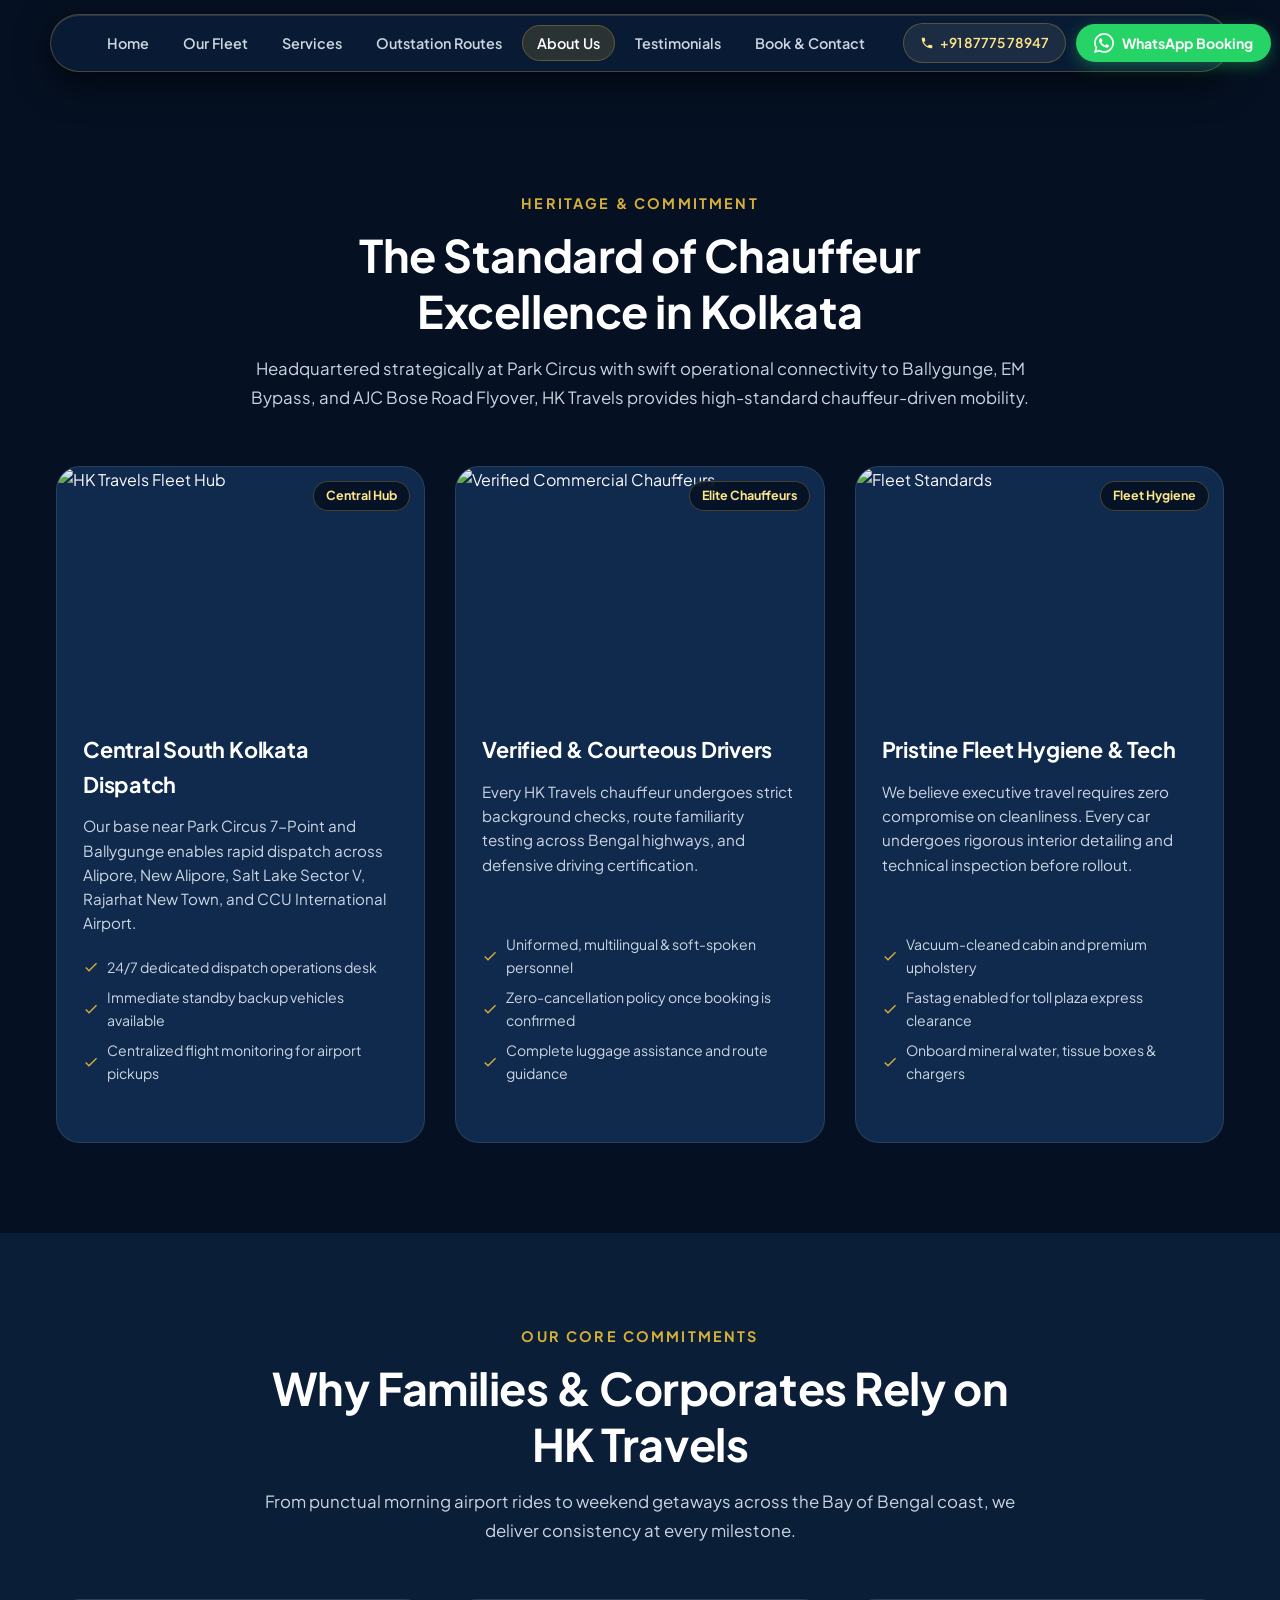
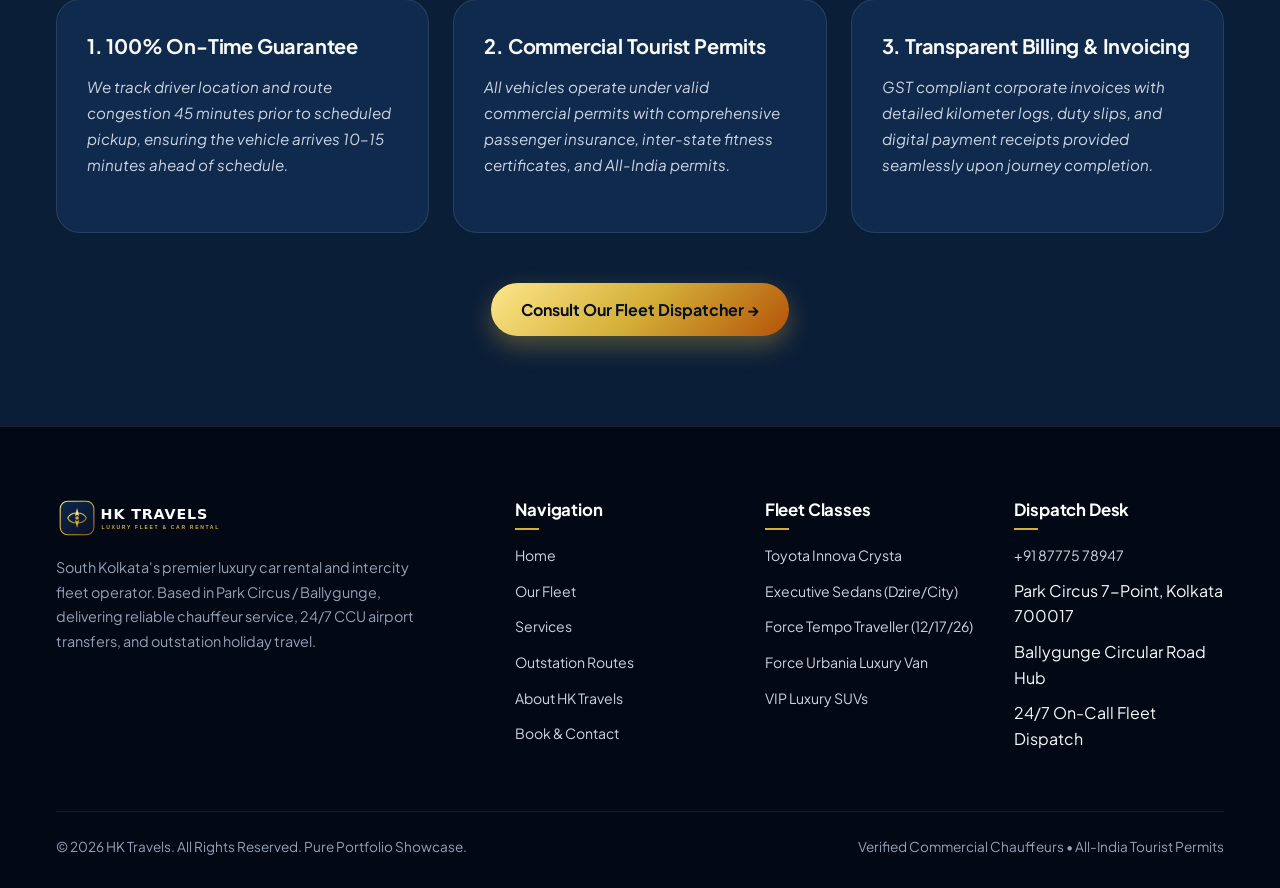
==== about.html @ 4081e583 "feat: complete luxury multi-page architecture showcase for HK Travels Park Circus Kolkata" ====
<!DOCTYPE html>
<html lang="en">
<head>
  <meta charset="UTF-8">
  <meta name="viewport" content="width=device-width, initial-scale=1.0">
  <title>About HK Travels | Premier Chauffeur Fleet &amp; Car Rental Kolkata</title>
  <meta name="description" content="Discover HK Travels: South Kolkata's trusted luxury car rental and chauffeur dispatch operator based in Park Circus &amp; Ballygunge. Verified chauffeurs, immaculate fleet, and 24/7 reliability.">
  <link rel="icon" type="image/svg+xml" href="assets/images/favicon.svg">
  <link rel="icon" type="image/png" sizes="32x32" href="assets/images/favicon-32x32.png">
  <link rel="apple-touch-icon" href="assets/images/apple-touch-icon.png">
  <link rel="preconnect" href="https://fonts.googleapis.com">
  <link rel="preconnect" href="https://fonts.gstatic.com" crossorigin>
  <link href="https://fonts.googleapis.com/css2?family=Plus+Jakarta+Sans:wght@500;600;700;800&family=Inter:wght@400;500;600;700&display=swap" rel="stylesheet">
  <link rel="stylesheet" href="style.css">
</head>
<body>

  <!-- TheDivine Floating Pill Navbar -->
  <header class="nav-header-wrapper">
    <nav class="the-divine-nav" aria-label="Main Navigation">
      <a href="index.html" class="nav-brand">
        <img src="assets/images/logo.svg" alt="HK Travels Logo">
      </a>
      <ul class="nav-links">
        <li><a href="index.html" class="nav-link">Home</a></li>
        <li><a href="fleet.html" class="nav-link">Our Fleet</a></li>
        <li><a href="services.html" class="nav-link">Services</a></li>
        <li><a href="routes.html" class="nav-link">Outstation Routes</a></li>
        <li><a href="about.html" class="nav-link active">About Us</a></li>
        <li><a href="reviews.html" class="nav-link">Testimonials</a></li>
        <li><a href="contact.html" class="nav-link">Book &amp; Contact</a></li>
      </ul>
      <div class="nav-actions">
        <a href="tel:+918777578947" class="btn-nav-call" title="Call HK Travels 24/7">
          <svg width="14" height="14" viewBox="0 0 24 24" fill="currentColor"><path d="M20 15.5c-1.2 0-2.4-.2-3.6-.6-.3-.1-.7 0-1 .2l-2.2 2.2c-2.8-1.4-5.1-3.8-6.6-6.6l2.2-2.2c.3-.3.4-.7.2-1-.4-1.1-.6-2.3-.6-3.5 0-.6-.4-1-1-1H4c-.6 0-1 .4-1 1 0 9.4 7.6 17 17 17 .6 0 1-.4 1-1v-3.5c0-.6-.4-1-1-1z"/></svg>
          +91 87775 78947
        </a>
        <a href="https://wa.me/918777578947?text=Hello%20HK%20Travels!%20I%20would%20like%20to%20learn%20more%20about%20your%20services." target="_blank" rel="noopener noreferrer" class="btn-nav-wa" title="WhatsApp Booking">
          <svg class="wa-icon-white" viewBox="0 0 24 24"><path d="M.057 24l1.687-6.163c-1.041-1.804-1.588-3.849-1.587-5.946.003-6.556 5.338-11.891 11.893-11.891 3.181.001 6.167 1.24 8.413 3.488 2.245 2.248 3.481 5.236 3.48 8.414-.003 6.557-5.338 11.892-11.893 11.892-1.99-.001-3.951-.5-5.688-1.448l-6.305 1.654zm6.597-3.807c1.676.995 3.276 1.591 5.392 1.592 5.448 0 9.886-4.434 9.889-9.885.002-5.462-4.415-9.89-9.881-9.892-5.452 0-9.887 4.434-9.889 9.884-.001 2.225.651 3.891 1.746 5.634l-.999 3.648 3.742-.981zm11.387-5.464c-.074-.124-.272-.198-.57-.347-.297-.149-1.758-.868-2.031-.967-.272-.099-.47-.149-.669.149-.198.297-.768.967-.941 1.165-.173.198-.347.223-.644.074-.297-.149-1.255-.462-2.39-1.475-.883-.788-1.48-1.761-1.653-2.059-.173-.297-.018-.458.13-.606.134-.133.297-.347.446-.521.151-.172.2-.296.3-.495.099-.198.05-.372-.025-.521-.075-.148-.669-1.611-.916-2.206-.242-.579-.487-.501-.669-.51l-.57-.01c-.198 0-.52.074-.792.372s-1.04 1.016-1.04 2.479 1.065 2.876 1.213 3.074c.149.198 2.095 3.2 5.076 4.487.709.306 1.263.489 1.694.626.712.226 1.36.194 1.872.118.571-.085 1.758-.719 2.006-1.413.248-.695.248-1.29.173-1.414z"/></svg>
          WhatsApp Booking
        </a>
        <button class="mobile-nav-toggle" aria-label="Toggle navigation">
          <svg width="24" height="24" viewBox="0 0 24 24" stroke="currentColor" stroke-width="2" fill="none"><path d="M4 6h16M4 12h16M4 18h16"/></svg>
        </button>
      </div>
    </nav>
  </header>

  <!-- Mobile Drawer -->
  <div class="mobile-nav-drawer">
    <a href="index.html" class="nav-link">Home</a>
    <a href="fleet.html" class="nav-link">Our Fleet</a>
    <a href="services.html" class="nav-link">Services</a>
    <a href="routes.html" class="nav-link">Outstation Routes</a>
    <a href="about.html" class="nav-link active">About Us</a>
    <a href="reviews.html" class="nav-link">Testimonials</a>
    <a href="contact.html" class="nav-link">Book &amp; Contact</a>
  </div>

  <main style="padding-top: 100px;">
    <!-- Mission & Origin Section -->
    <section class="section">
      <div class="container">
        <div class="section-header">
          <span class="section-subtitle">Heritage &amp; Commitment</span>
          <h1 class="section-title">The Standard of Chauffeur Excellence in Kolkata</h1>
          <p class="section-desc">
            Headquartered strategically at Park Circus with swift operational connectivity to Ballygunge, EM Bypass, and AJC Bose Road Flyover, HK Travels provides high-standard chauffeur-driven mobility.
          </p>
        </div>

        <div class="fleet-grid">
          <div class="card-luxury">
            <div class="card-img-wrap">
              <img src="assets/images/fleet-showcase-parkcircus.jpg" alt="HK Travels Fleet Hub" loading="lazy">
              <span class="card-badge">Central Hub</span>
            </div>
            <div class="card-body">
              <h3 class="card-title">Central South Kolkata Dispatch</h3>
              <p class="card-desc">
                Our base near Park Circus 7-Point and Ballygunge enables rapid dispatch across Alipore, New Alipore, Salt Lake Sector V, Rajarhat New Town, and CCU International Airport.
              </p>
              <ul class="card-features">
                <li><svg viewBox="0 0 24 24"><path d="M9 16.17L4.83 12l-1.42 1.41L9 19 21 7l-1.41-1.41z"/></svg> 24/7 dedicated dispatch operations desk</li>
                <li><svg viewBox="0 0 24 24"><path d="M9 16.17L4.83 12l-1.42 1.41L9 19 21 7l-1.41-1.41z"/></svg> Immediate standby backup vehicles available</li>
                <li><svg viewBox="0 0 24 24"><path d="M9 16.17L4.83 12l-1.42 1.41L9 19 21 7l-1.41-1.41z"/></svg> Centralized flight monitoring for airport pickups</li>
              </ul>
            </div>
          </div>

          <div class="card-luxury">
            <div class="card-img-wrap">
              <img src="assets/images/chauffeur-service-kolkata.jpg" alt="Verified Commercial Chauffeurs" loading="lazy">
              <span class="card-badge">Elite Chauffeurs</span>
            </div>
            <div class="card-body">
              <h3 class="card-title">Verified &amp; Courteous Drivers</h3>
              <p class="card-desc">
                Every HK Travels chauffeur undergoes strict background checks, route familiarity testing across Bengal highways, and defensive driving certification.
              </p>
              <ul class="card-features">
                <li><svg viewBox="0 0 24 24"><path d="M9 16.17L4.83 12l-1.42 1.41L9 19 21 7l-1.41-1.41z"/></svg> Uniformed, multilingual &amp; soft-spoken personnel</li>
                <li><svg viewBox="0 0 24 24"><path d="M9 16.17L4.83 12l-1.42 1.41L9 19 21 7l-1.41-1.41z"/></svg> Zero-cancellation policy once booking is confirmed</li>
                <li><svg viewBox="0 0 24 24"><path d="M9 16.17L4.83 12l-1.42 1.41L9 19 21 7l-1.41-1.41z"/></svg> Complete luggage assistance and route guidance</li>
              </ul>
            </div>
          </div>

          <div class="card-luxury">
            <div class="card-img-wrap">
              <img src="assets/images/corporate-sedan-pickup.jpg" alt="Fleet Standards" loading="lazy">
              <span class="card-badge">Fleet Hygiene</span>
            </div>
            <div class="card-body">
              <h3 class="card-title">Pristine Fleet Hygiene &amp; Tech</h3>
              <p class="card-desc">
                We believe executive travel requires zero compromise on cleanliness. Every car undergoes rigorous interior detailing and technical inspection before rollout.
              </p>
              <ul class="card-features">
                <li><svg viewBox="0 0 24 24"><path d="M9 16.17L4.83 12l-1.42 1.41L9 19 21 7l-1.41-1.41z"/></svg> Vacuum-cleaned cabin and premium upholstery</li>
                <li><svg viewBox="0 0 24 24"><path d="M9 16.17L4.83 12l-1.42 1.41L9 19 21 7l-1.41-1.41z"/></svg> Fastag enabled for toll plaza express clearance</li>
                <li><svg viewBox="0 0 24 24"><path d="M9 16.17L4.83 12l-1.42 1.41L9 19 21 7l-1.41-1.41z"/></svg> Onboard mineral water, tissue boxes &amp; chargers</li>
              </ul>
            </div>
          </div>
        </div>
      </div>
    </section>

    <!-- Operational Standards Section -->
    <section class="section section-alt">
      <div class="container">
        <div class="section-header">
          <span class="section-subtitle">Our Core Commitments</span>
          <h2 class="section-title">Why Families &amp; Corporates Rely on HK Travels</h2>
          <p class="section-desc">
            From punctual morning airport rides to weekend getaways across the Bay of Bengal coast, we deliver consistency at every milestone.
          </p>
        </div>

        <div class="reviews-grid">
          <div class="review-card">
            <h3 style="font-size: 1.25rem; font-weight: 700; margin-bottom: 12px; color: var(--gold-accent);">
              1. 100% On-Time Guarantee
            </h3>
            <p class="review-text">
              We track driver location and route congestion 45 minutes prior to scheduled pickup, ensuring the vehicle arrives 10–15 minutes ahead of schedule.
            </p>
          </div>

          <div class="review-card">
            <h3 style="font-size: 1.25rem; font-weight: 700; margin-bottom: 12px; color: var(--gold-accent);">
              2. Commercial Tourist Permits
            </h3>
            <p class="review-text">
              All vehicles operate under valid commercial permits with comprehensive passenger insurance, inter-state fitness certificates, and All-India permits.
            </p>
          </div>

          <div class="review-card">
            <h3 style="font-size: 1.25rem; font-weight: 700; margin-bottom: 12px; color: var(--gold-accent);">
              3. Transparent Billing &amp; Invoicing
            </h3>
            <p class="review-text">
              GST compliant corporate invoices with detailed kilometer logs, duty slips, and digital payment receipts provided seamlessly upon journey completion.
            </p>
          </div>
        </div>

        <div style="text-align: center; margin-top: 50px;">
          <a href="contact.html" class="btn-primary" style="display: inline-flex;">Consult Our Fleet Dispatcher &rarr;</a>
        </div>
      </div>
    </section>
  </main>

  <!-- Footer -->
  <footer class="site-footer">
    <div class="container">
      <div class="footer-grid">
        <div class="footer-brand">
          <img src="assets/images/logo.svg" alt="HK Travels" style="height: 42px;">
          <p>
            South Kolkata's premier luxury car rental and intercity fleet operator. Based in Park Circus / Ballygunge, delivering reliable chauffeur service, 24/7 CCU airport transfers, and outstation holiday travel.
          </p>
        </div>
        <div class="footer-col">
          <h4>Navigation</h4>
          <ul>
            <li><a href="index.html">Home</a></li>
            <li><a href="fleet.html">Our Fleet</a></li>
            <li><a href="services.html">Services</a></li>
            <li><a href="routes.html">Outstation Routes</a></li>
            <li><a href="about.html">About HK Travels</a></li>
            <li><a href="contact.html">Book &amp; Contact</a></li>
          </ul>
        </div>
        <div class="footer-col">
          <h4>Fleet Classes</h4>
          <ul>
            <li><a href="fleet.html">Toyota Innova Crysta</a></li>
            <li><a href="fleet.html">Executive Sedans (Dzire/City)</a></li>
            <li><a href="fleet.html">Force Tempo Traveller (12/17/26)</a></li>
            <li><a href="fleet.html">Force Urbania Luxury Van</a></li>
            <li><a href="fleet.html">VIP Luxury SUVs</a></li>
          </ul>
        </div>
        <div class="footer-col">
          <h4>Dispatch Desk</h4>
          <ul>
            <li><a href="tel:+918777578947">+91 87775 78947</a></li>
            <li>Park Circus 7-Point, Kolkata 700017</li>
            <li>Ballygunge Circular Road Hub</li>
            <li>24/7 On-Call Fleet Dispatch</li>
          </ul>
        </div>
      </div>

      <div class="footer-bottom">
        <p>&copy; 2026 HK Travels. All Rights Reserved. Pure Portfolio Showcase.</p>
        <p>Verified Commercial Chauffeurs &bull; All-India Tourist Permits</p>
      </div>
    </div>
  </footer>

  <script src="main.js"></script>
</body>
</html>
---- style.css ----
/* HK Travels - Luxury Midnight Sapphire & Gold Theme */
:root {
  --bg-primary: #051022;
  --bg-secondary: #0b1e38;
  --bg-surface: #102a4e;
  --bg-card: rgba(16, 42, 78, 0.7);
  --bg-glass: rgba(11, 30, 56, 0.85);
  --border-gold: rgba(212, 175, 55, 0.3);
  --border-gold-glow: rgba(212, 175, 55, 0.6);
  --border-subtle: rgba(255, 255, 255, 0.1);
  --text-primary: #f8fafc;
  --text-secondary: #cbd5e1;
  --text-muted: #94a3b8;
  --accent-gold: #d4af37;
  --accent-gold-light: #fde68a;
  --accent-gold-dark: #b45309;
  --accent-amber: #f59e0b;
  --whatsapp-green: #25D366;
  --whatsapp-hover: #1ebd5a;
  --shadow-card: 0 20px 40px -15px rgba(0, 0, 0, 0.6);
  --shadow-gold: 0 10px 30px -10px rgba(212, 175, 55, 0.3);
  --radius-sm: 8px;
  --radius-md: 14px;
  --radius-lg: 24px;
  --radius-pill: 9999px;
  --transition: all 0.3s cubic-bezier(0.16, 1, 0.3, 1);
}

*, *::before, *::after {
  box-sizing: border-box;
  margin: 0;
  padding: 0;
}

html {
  font-family: 'Plus Jakarta Sans', 'Inter', system-ui, -apple-system, sans-serif;
  background-color: var(--bg-primary);
  color: var(--text-primary);
  scroll-behavior: smooth;
  overflow-x: hidden;
}

body {
  line-height: 1.6;
  background-color: var(--bg-primary);
  overflow-x: hidden;
  position: relative;
  min-height: 100vh;
}

/* Typography */
h1, h2, h3, h4, .font-heading {
  font-family: 'Plus Jakarta Sans', system-ui, sans-serif;
  letter-spacing: -0.01em;
  font-weight: 700;
  color: #ffffff;
}

a {
  color: inherit;
  text-decoration: none;
}

img, video {
  max-width: 100%;
  height: auto;
  display: block;
}

/* =========================================
   TheDivine Floating Pill Navbar
   ========================================= */
.nav-header-wrapper {
  position: fixed;
  top: 14px;
  left: 0;
  width: 100%;
  display: flex;
  justify-content: center;
  align-items: center;
  z-index: 1000;
  padding: 0 16px;
  pointer-events: none;
}

.the-divine-nav {
  pointer-events: auto;
  display: flex;
  align-items: center;
  justify-content: space-between;
  gap: 1.5rem;
  padding: 8px 18px;
  background: var(--bg-glass);
  backdrop-filter: blur(16px);
  -webkit-backdrop-filter: blur(16px);
  border: 1px solid var(--border-gold);
  border-radius: var(--radius-pill);
  box-shadow: 0 12px 35px rgba(0, 0, 0, 0.55), inset 0 1px 0 rgba(255, 255, 255, 0.12);
  max-width: 1180px;
  width: 100%;
}

.nav-brand {
  display: flex;
  align-items: center;
  gap: 10px;
  text-decoration: none;
}

.nav-brand img {
  height: 38px;
  width: auto;
}

.nav-links {
  display: flex;
  align-items: center;
  gap: 6px;
  list-style: none;
}

.nav-link {
  color: var(--text-secondary);
  font-size: 0.9rem;
  font-weight: 600;
  padding: 8px 14px;
  border-radius: var(--radius-pill);
  transition: var(--transition);
  white-space: nowrap;
}

.nav-link:hover, .nav-link.active {
  color: #ffffff;
  background: rgba(212, 175, 55, 0.16);
  border: 1px solid var(--border-gold);
}

.nav-actions {
  display: flex;
  align-items: center;
  gap: 10px;
}

.btn-nav-call {
  display: inline-flex;
  align-items: center;
  gap: 6px;
  padding: 8px 16px;
  border-radius: var(--radius-pill);
  background: rgba(255, 255, 255, 0.08);
  border: 1px solid var(--border-gold);
  color: var(--accent-gold-light);
  font-size: 0.85rem;
  font-weight: 600;
  transition: var(--transition);
  white-space: nowrap;
}

.btn-nav-call:hover {
  background: var(--accent-gold);
  color: var(--bg-primary);
}

/* High-contrast WhatsApp CTA Button */
.btn-nav-wa {
  display: inline-flex;
  align-items: center;
  gap: 8px;
  background-color: var(--whatsapp-green);
  color: #ffffff !important;
  font-size: 0.88rem;
  font-weight: 700;
  padding: 8px 18px;
  border-radius: var(--radius-pill);
  box-shadow: 0 4px 15px rgba(37, 211, 102, 0.35);
  transition: var(--transition);
  white-space: nowrap;
  border: none;
}

.btn-nav-wa:hover {
  background-color: var(--whatsapp-hover);
  transform: translateY(-2px);
  box-shadow: 0 6px 20px rgba(37, 211, 102, 0.5);
}

.wa-icon-white {
  width: 20px;
  height: 20px;
  fill: #ffffff;
}

.mobile-nav-toggle {
  display: none;
  background: transparent;
  border: none;
  cursor: pointer;
  padding: 6px;
  color: var(--text-primary);
}

.mobile-nav-drawer {
  position: fixed;
  top: 75px;
  left: 16px;
  right: 16px;
  background: var(--bg-surface);
  border: 1px solid var(--border-gold);
  border-radius: var(--radius-lg);
  padding: 24px;
  display: none;
  flex-direction: column;
  gap: 16px;
  z-index: 999;
  box-shadow: var(--shadow-card);
}

.mobile-nav-drawer.open {
  display: flex;
}

.mobile-nav-drawer .nav-link {
  font-size: 1.05rem;
  padding: 10px 14px;
}

/* =========================================
   Hero Section with 16:9 Video
   ========================================= */
.hero-section {
  position: relative;
  min-height: 100vh;
  display: flex;
  align-items: center;
  justify-content: center;
  padding: 120px 20px 80px;
  overflow: hidden;
}

.hero-video-wrapper {
  position: absolute;
  top: 0;
  left: 0;
  width: 100%;
  height: 100%;
  z-index: 1;
}

.hero-video {
  width: 100%;
  height: 100%;
  object-fit: cover;
  object-position: center;
}

.hero-overlay {
  position: absolute;
  top: 0;
  left: 0;
  width: 100%;
  height: 100%;
  background: linear-gradient(180deg, rgba(5, 16, 34, 0.85) 0%, rgba(5, 16, 34, 0.7) 50%, rgba(5, 16, 34, 0.96) 100%);
  z-index: 2;
}

.hero-content {
  position: relative;
  z-index: 3;
  max-width: 980px;
  text-align: center;
  margin: 0 auto;
}

.hero-badge {
  display: inline-flex;
  align-items: center;
  gap: 8px;
  padding: 6px 18px;
  border-radius: var(--radius-pill);
  background: rgba(212, 175, 55, 0.15);
  border: 1px solid var(--border-gold);
  color: var(--accent-gold-light);
  font-size: 0.85rem;
  font-weight: 700;
  letter-spacing: 0.05em;
  text-transform: uppercase;
  margin-bottom: 24px;
}

.hero-title {
  font-size: clamp(2.3rem, 5.2vw, 4rem);
  font-weight: 800;
  line-height: 1.15;
  margin-bottom: 20px;
  color: #ffffff;
}

.typewriter-text {
  color: var(--accent-gold);
  border-right: 3px solid var(--accent-gold);
  animation: blinkCursor 0.8s infinite;
  padding-right: 4px;
}

@keyframes blinkCursor {
  0%, 100% { border-color: transparent; }
  50% { border-color: var(--accent-gold); }
}

.hero-subtitle {
  font-size: clamp(1.05rem, 2vw, 1.25rem);
  color: var(--text-secondary);
  max-width: 760px;
  margin: 0 auto 36px;
  line-height: 1.7;
}

.hero-ctas {
  display: flex;
  align-items: center;
  justify-content: center;
  gap: 16px;
  flex-wrap: wrap;
  margin-bottom: 48px;
}

.btn-primary {
  display: inline-flex;
  align-items: center;
  gap: 10px;
  background: linear-gradient(135deg, #fde68a 0%, #d4af37 50%, #b45309 100%);
  color: #051022;
  font-weight: 700;
  font-size: 1rem;
  padding: 14px 30px;
  border-radius: var(--radius-pill);
  box-shadow: 0 10px 25px rgba(212, 175, 55, 0.35);
  transition: var(--transition);
  border: none;
}

.btn-primary:hover {
  transform: translateY(-3px);
  box-shadow: 0 14px 32px rgba(212, 175, 55, 0.5);
}

.btn-secondary {
  display: inline-flex;
  align-items: center;
  gap: 10px;
  background: rgba(255, 255, 255, 0.08);
  color: #ffffff;
  font-weight: 600;
  font-size: 1rem;
  padding: 14px 28px;
  border-radius: var(--radius-pill);
  border: 1px solid rgba(255, 255, 255, 0.2);
  transition: var(--transition);
}

.btn-secondary:hover {
  background: rgba(255, 255, 255, 0.16);
  border-color: var(--border-gold);
  color: var(--accent-gold-light);
}

/* Telemetry Counter Strip */
.hero-telemetry {
  display: grid;
  grid-template-columns: repeat(4, 1fr);
  gap: 20px;
  background: rgba(11, 30, 56, 0.75);
  backdrop-filter: blur(12px);
  border: 1px solid var(--border-gold);
  border-radius: var(--radius-lg);
  padding: 24px;
  max-width: 900px;
  margin: 0 auto;
}

.telemetry-item {
  text-align: center;
}

.telemetry-val {
  font-size: clamp(1.8rem, 3vw, 2.5rem);
  font-weight: 800;
  color: var(--accent-gold);
  display: block;
}

.telemetry-label {
  font-size: 0.85rem;
  color: var(--text-muted);
  text-transform: uppercase;
  letter-spacing: 0.06em;
  margin-top: 4px;
}

/* =========================================
   Sections & Layout
   ========================================= */
.section {
  padding: 90px 20px;
  position: relative;
}

.section-alt {
  background-color: var(--bg-secondary);
}

.container {
  max-width: 1200px;
  margin: 0 auto;
  padding: 0 16px;
}

.section-header {
  text-align: center;
  max-width: 780px;
  margin: 0 auto 54px;
}

.section-subtitle {
  color: var(--accent-gold);
  font-size: 0.9rem;
  font-weight: 700;
  text-transform: uppercase;
  letter-spacing: 0.15em;
  margin-bottom: 12px;
  display: inline-block;
}

.section-title {
  font-size: clamp(2rem, 3.8vw, 2.8rem);
  line-height: 1.25;
  margin-bottom: 16px;
}

.section-desc {
  color: var(--text-secondary);
  font-size: 1.05rem;
  line-height: 1.7;
}

/* =========================================
   Fleet Grid & Cards
   ========================================= */
.fleet-grid {
  display: grid;
  grid-template-columns: repeat(auto-fit, minmax(280px, 1fr));
  gap: 30px;
}

.card-luxury {
  background: var(--bg-surface);
  border: 1px solid var(--border-subtle);
  border-radius: var(--radius-lg);
  overflow: hidden;
  transition: var(--transition);
  display: flex;
  flex-direction: column;
}

.card-luxury:hover {
  transform: translateY(-6px);
  border-color: var(--border-gold);
  box-shadow: var(--shadow-card);
}

.card-img-wrap {
  position: relative;
  height: 240px;
  overflow: hidden;
}

.card-img-wrap img {
  width: 100%;
  height: 100%;
  object-fit: cover;
  transition: transform 0.6s ease;
}

.card-luxury:hover .card-img-wrap img {
  transform: scale(1.05);
}

.card-badge {
  position: absolute;
  top: 14px;
  right: 14px;
  background: rgba(5, 16, 34, 0.85);
  backdrop-filter: blur(8px);
  border: 1px solid var(--border-gold);
  color: var(--accent-gold-light);
  font-size: 0.78rem;
  font-weight: 700;
  padding: 4px 12px;
  border-radius: var(--radius-pill);
}

.card-body {
  padding: 26px;
  flex: 1;
  display: flex;
  flex-direction: column;
}

.card-title {
  font-size: 1.35rem;
  margin-bottom: 12px;
  color: #ffffff;
}

.card-desc {
  color: var(--text-secondary);
  font-size: 0.95rem;
  line-height: 1.6;
  margin-bottom: 20px;
  flex: 1;
}

.card-features {
  list-style: none;
  margin-bottom: 24px;
}

.card-features li {
  display: flex;
  align-items: center;
  gap: 8px;
  color: var(--text-secondary);
  font-size: 0.88rem;
  margin-bottom: 8px;
}

.card-features svg {
  width: 16px;
  height: 16px;
  fill: var(--accent-gold);
  flex-shrink: 0;
}

.card-cta {
  display: inline-flex;
  align-items: center;
  gap: 8px;
  color: var(--accent-gold);
  font-weight: 700;
  font-size: 0.92rem;
  transition: var(--transition);
}

.card-cta:hover {
  color: #ffffff;
  transform: translateX(4px);
}

/* =========================================
   Interactive Trip & Fleet Quote Intake Widget
   ========================================= */
.estimator-widget {
  background: var(--bg-surface);
  border: 1px solid var(--border-gold);
  border-radius: var(--radius-lg);
  padding: clamp(24px, 5vw, 44px);
  box-shadow: var(--shadow-card);
  max-width: 960px;
  margin: 0 auto;
}

.estimator-grid {
  display: grid;
  grid-template-columns: repeat(auto-fit, minmax(240px, 1fr));
  gap: 20px;
  margin-bottom: 30px;
}

.form-group label {
  display: block;
  font-size: 0.9rem;
  font-weight: 600;
  color: var(--accent-gold-light);
  margin-bottom: 8px;
  text-transform: uppercase;
  letter-spacing: 0.05em;
}

.form-select, .form-input, .form-textarea {
  width: 100%;
  padding: 12px 16px;
  background: var(--bg-primary);
  border: 1px solid var(--border-subtle);
  border-radius: var(--radius-md);
  color: #ffffff;
  font-family: inherit;
  font-size: 0.95rem;
  outline: none;
  transition: var(--transition);
}

.form-select:focus, .form-input:focus, .form-textarea:focus {
  border-color: var(--accent-gold);
  box-shadow: 0 0 0 3px rgba(212, 175, 55, 0.15);
}

.form-select option {
  background-color: var(--bg-primary);
  color: #ffffff;
}

.estimator-output {
  background: rgba(5, 16, 34, 0.85);
  border: 1px dashed var(--border-gold);
  border-radius: var(--radius-md);
  padding: 24px;
  display: flex;
  align-items: center;
  justify-content: space-between;
  gap: 20px;
  flex-wrap: wrap;
}

.est-specs {
  display: flex;
  flex-direction: column;
  gap: 4px;
}

.est-badge {
  color: var(--accent-gold);
  font-size: 0.82rem;
  font-weight: 700;
  text-transform: uppercase;
  letter-spacing: 0.06em;
}

.est-title {
  font-size: 1.25rem;
  font-weight: 700;
  color: #ffffff;
}

.est-timeline {
  color: var(--text-secondary);
  font-size: 0.9rem;
}

/* =========================================
   Filter Rail
   ========================================= */
.filter-rail {
  display: flex;
  align-items: center;
  justify-content: center;
  gap: 10px;
  flex-wrap: wrap;
  margin-bottom: 40px;
}

.filter-btn {
  background: var(--bg-surface);
  border: 1px solid var(--border-subtle);
  color: var(--text-secondary);
  padding: 8px 20px;
  border-radius: var(--radius-pill);
  font-size: 0.9rem;
  font-weight: 600;
  cursor: pointer;
  transition: var(--transition);
}

.filter-btn:hover, .filter-btn.active {
  background: var(--accent-gold);
  color: var(--bg-primary);
  border-color: var(--accent-gold);
}

/* =========================================
   Reviews Grid
   ========================================= */
.reviews-grid {
  display: grid;
  grid-template-columns: repeat(auto-fit, minmax(280px, 1fr));
  gap: 24px;
}

.review-card {
  background: var(--bg-surface);
  border: 1px solid var(--border-subtle);
  border-radius: var(--radius-lg);
  padding: 30px;
  display: flex;
  flex-direction: column;
  justify-content: space-between;
  transition: var(--transition);
}

.review-card:hover {
  border-color: var(--border-gold);
  transform: translateY(-4px);
}

.review-stars {
  display: flex;
  gap: 4px;
  color: var(--accent-amber);
  margin-bottom: 16px;
}

.review-text {
  font-style: italic;
  color: var(--text-secondary);
  font-size: 0.95rem;
  line-height: 1.7;
  margin-bottom: 24px;
}

.review-author {
  display: flex;
  align-items: center;
  gap: 12px;
}

.author-avatar {
  width: 44px;
  height: 44px;
  border-radius: 50%;
  background: var(--bg-primary);
  border: 1px solid var(--border-gold);
  display: flex;
  align-items: center;
  justify-content: center;
  font-weight: 700;
  color: var(--accent-gold);
}

.author-meta h4 {
  font-size: 1rem;
  color: #ffffff;
}

.author-meta span {
  font-size: 0.8rem;
  color: var(--text-muted);
}

/* =========================================
   Contact Panels & Map
   ========================================= */
.contact-grid {
  display: grid;
  grid-template-columns: repeat(auto-fit, minmax(280px, 1fr));
  gap: 30px;
}

.contact-info-panel {
  background: var(--bg-surface);
  border: 1px solid var(--border-gold);
  border-radius: var(--radius-lg);
  padding: 30px;
}

.contact-detail-row {
  display: flex;
  gap: 16px;
  margin-bottom: 24px;
}

.contact-icon {
  width: 44px;
  height: 44px;
  border-radius: 50%;
  background: var(--bg-primary);
  border: 1px solid var(--border-gold);
  display: flex;
  align-items: center;
  justify-content: center;
  flex-shrink: 0;
  color: var(--accent-gold);
}

.contact-detail-text h4 {
  font-size: 1rem;
  color: #ffffff;
  margin-bottom: 4px;
}

.contact-detail-text p, .contact-detail-text a {
  color: var(--text-secondary);
  font-size: 0.92rem;
  line-height: 1.5;
}

.map-frame-wrapper {
  margin-top: 24px;
  border-radius: var(--radius-md);
  overflow: hidden;
  border: 1px solid var(--border-subtle);
  height: 220px;
}

.map-frame-wrapper iframe {
  width: 100%;
  height: 100%;
  border: none;
}

/* =========================================
   Footer
   ========================================= */
.site-footer {
  background: #020814;
  border-top: 1px solid var(--border-subtle);
  padding: 70px 20px 30px;
}

.footer-grid {
  display: grid;
  grid-template-columns: 2fr repeat(3, 1fr);
  gap: 40px;
  margin-bottom: 50px;
}

.footer-brand p {
  color: var(--text-muted);
  font-size: 0.9rem;
  line-height: 1.7;
  margin-top: 16px;
  max-width: 380px;
}

.footer-col h4 {
  font-size: 1.05rem;
  color: #ffffff;
  margin-bottom: 18px;
  position: relative;
}

.footer-col h4::after {
  content: '';
  position: absolute;
  bottom: -6px;
  left: 0;
  width: 24px;
  height: 2px;
  background: var(--accent-gold);
}

.footer-col ul {
  list-style: none;
}

.footer-col li {
  margin-bottom: 10px;
}

.footer-col a {
  color: var(--text-secondary);
  font-size: 0.88rem;
  transition: var(--transition);
}

.footer-col a:hover {
  color: var(--accent-gold);
  padding-left: 4px;
}

.footer-bottom {
  padding-top: 24px;
  border-top: 1px solid rgba(255, 255, 255, 0.08);
  display: flex;
  align-items: center;
  justify-content: space-between;
  flex-wrap: wrap;
  gap: 16px;
  color: var(--text-muted);
  font-size: 0.85rem;
}

/* =========================================
   Mobile Viewports Strict Audit (360px, 375px, 390px)
   ========================================= */
@media (max-width: 991px) {
  .nav-links, .nav-actions .btn-nav-call {
    display: none;
  }
  .mobile-nav-toggle {
    display: block;
  }
  .hero-telemetry {
    grid-template-columns: repeat(2, 1fr);
    gap: 16px;
  }
  .footer-grid {
    grid-template-columns: 1fr 1fr;
  }
}

@media (max-width: 640px) {
  .the-divine-nav {
    padding: 6px 14px;
  }
  .nav-brand img {
    height: 32px;
  }
  .btn-nav-wa {
    font-size: 0.78rem;
    padding: 6px 12px;
  }
  .hero-section {
    padding: 100px 14px 60px;
  }
  .hero-telemetry {
    grid-template-columns: repeat(2, 1fr);
    padding: 16px;
  }
  .section {
    padding: 60px 14px;
  }
  .fleet-grid, .reviews-grid, .contact-grid {
    grid-template-columns: 100%;
  }
  .contact-info-panel {
    padding: 20px 14px;
    box-sizing: border-box;
    width: 100%;
    max-width: 100%;
  }
  .estimator-widget {
    padding: 16px 12px;
    width: 100%;
    max-width: 100%;
    box-sizing: border-box;
  }
  .estimator-grid {
    grid-template-columns: 100%;
    gap: 14px;
  }
  .estimator-output {
    flex-direction: column;
    align-items: stretch;
    padding: 16px 12px;
    width: 100%;
    max-width: 100%;
    box-sizing: border-box;
  }
  .est-specs {
    min-width: 0;
    width: 100%;
    max-width: 100%;
    box-sizing: border-box;
    word-break: break-word;
    overflow-wrap: break-word;
  }
  .est-title {
    font-size: 1.1rem;
    word-break: break-word;
    overflow-wrap: break-word;
  }
  .est-timeline {
    font-size: 0.85rem;
    word-break: break-word;
    overflow-wrap: break-word;
  }
  #estWaBtn {
    width: 100%;
    max-width: 100%;
    box-sizing: border-box;
    text-align: center;
    justify-content: center;
    white-space: normal;
  }
  .footer-grid {
    grid-template-columns: 1fr;
    gap: 30px;
  }
  .footer-bottom {
    flex-direction: column;
    text-align: center;
  }
}
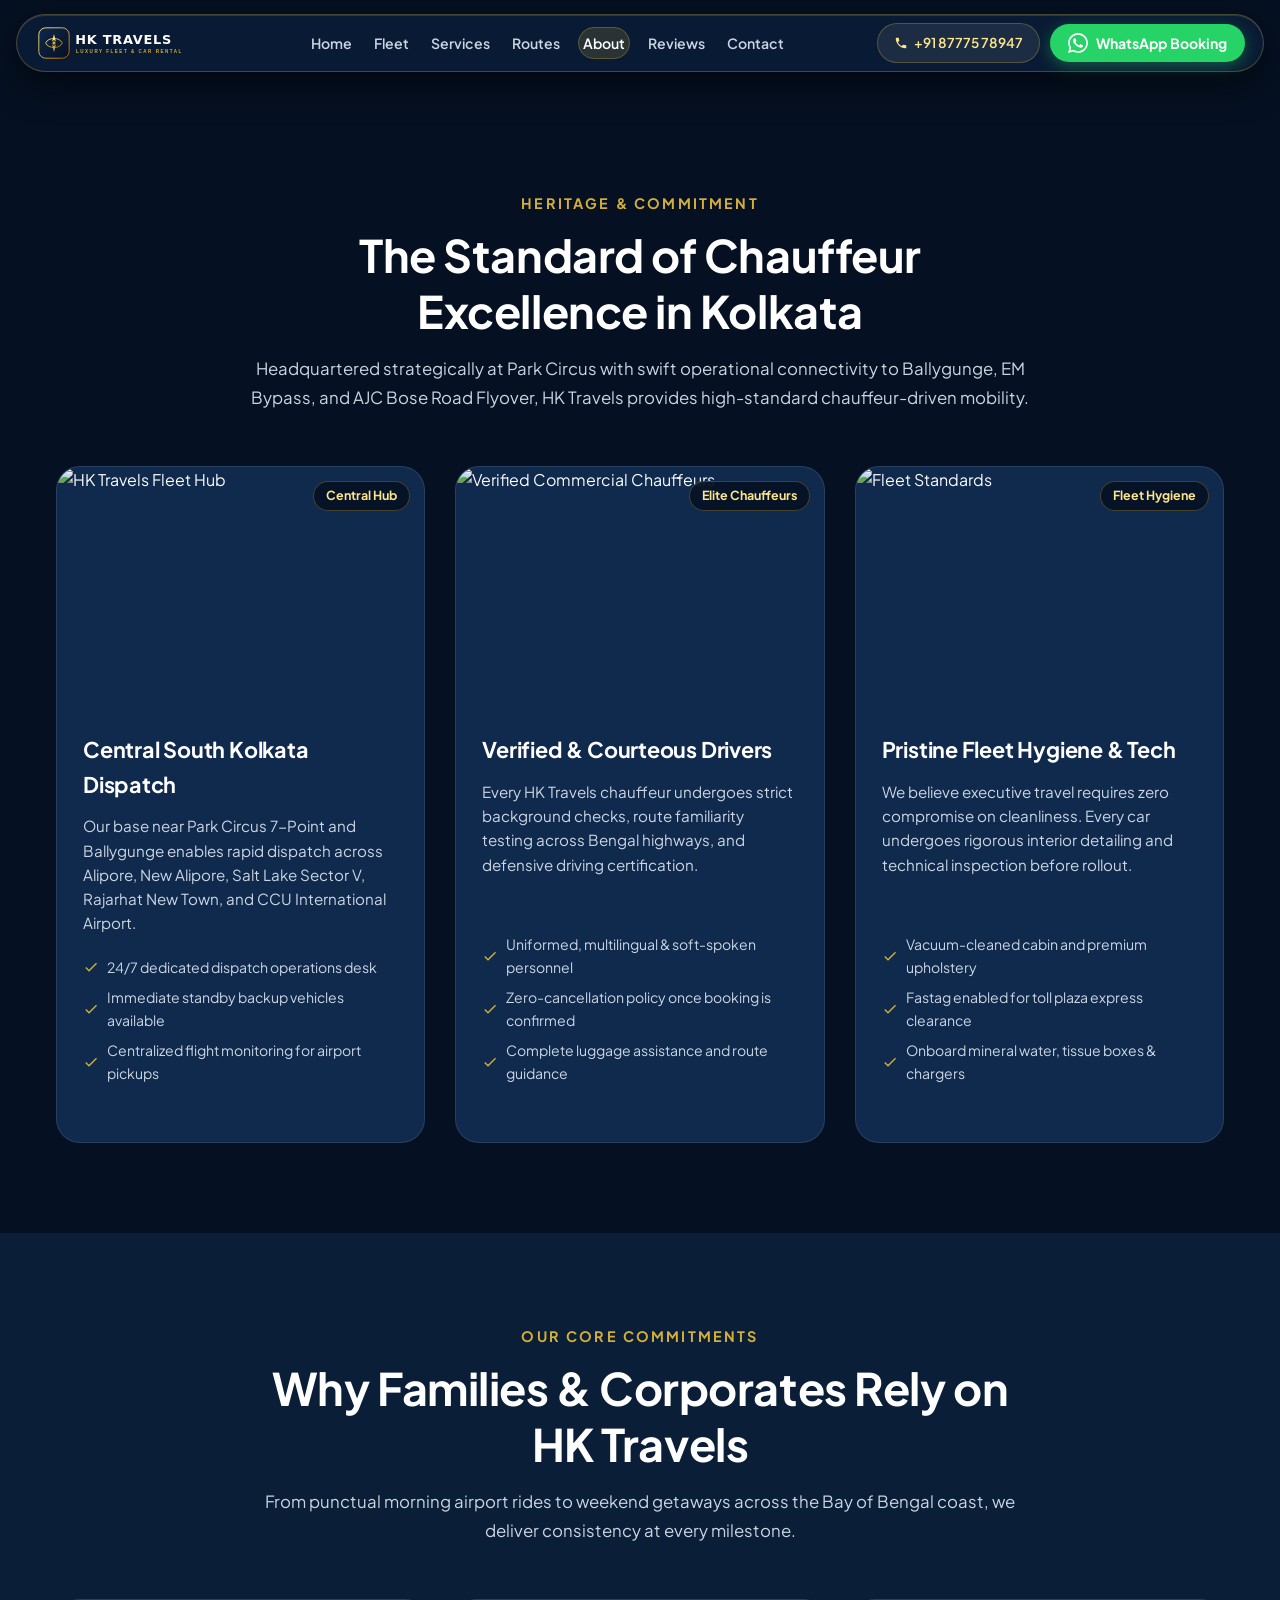
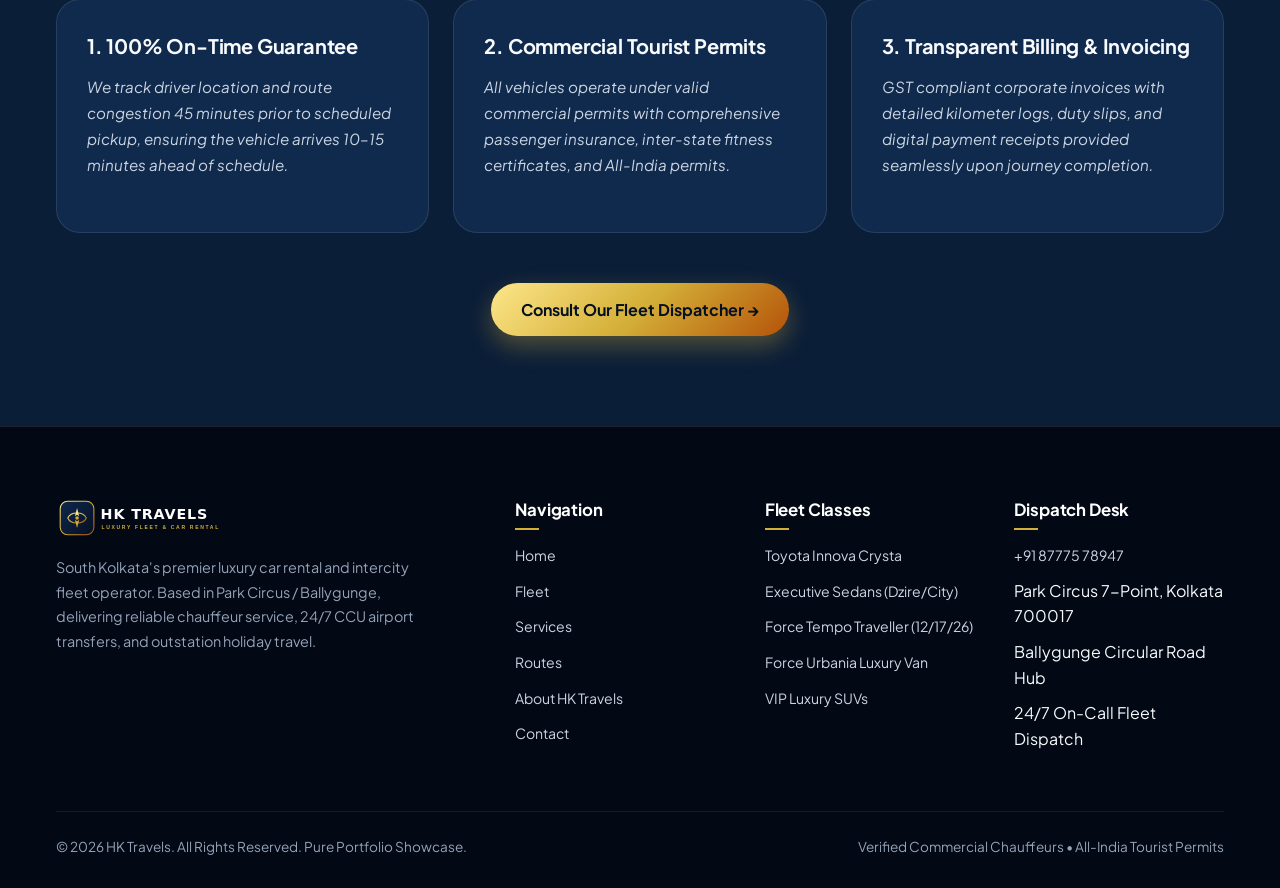
==== commit 3029c8c3: "Fix navbar single-line tabs and logo SVG XML format" ====
--- a/about.html
+++ b/about.html
@@ -23,12 +23,12 @@
       </a>
       <ul class="nav-links">
         <li><a href="index.html" class="nav-link">Home</a></li>
-        <li><a href="fleet.html" class="nav-link">Our Fleet</a></li>
+        <li><a href="fleet.html" class="nav-link">Fleet</a></li>
         <li><a href="services.html" class="nav-link">Services</a></li>
-        <li><a href="routes.html" class="nav-link">Outstation Routes</a></li>
-        <li><a href="about.html" class="nav-link active">About Us</a></li>
-        <li><a href="reviews.html" class="nav-link">Testimonials</a></li>
-        <li><a href="contact.html" class="nav-link">Book &amp; Contact</a></li>
+        <li><a href="routes.html" class="nav-link">Routes</a></li>
+        <li><a href="about.html" class="nav-link active">About</a></li>
+        <li><a href="reviews.html" class="nav-link">Reviews</a></li>
+        <li><a href="contact.html" class="nav-link">Contact</a></li>
       </ul>
       <div class="nav-actions">
         <a href="tel:+918777578947" class="btn-nav-call" title="Call HK Travels 24/7">
@@ -49,12 +49,12 @@
   <!-- Mobile Drawer -->
   <div class="mobile-nav-drawer">
     <a href="index.html" class="nav-link">Home</a>
-    <a href="fleet.html" class="nav-link">Our Fleet</a>
+    <a href="fleet.html" class="nav-link">Fleet</a>
     <a href="services.html" class="nav-link">Services</a>
-    <a href="routes.html" class="nav-link">Outstation Routes</a>
-    <a href="about.html" class="nav-link active">About Us</a>
-    <a href="reviews.html" class="nav-link">Testimonials</a>
-    <a href="contact.html" class="nav-link">Book &amp; Contact</a>
+    <a href="routes.html" class="nav-link">Routes</a>
+    <a href="about.html" class="nav-link active">About</a>
+    <a href="reviews.html" class="nav-link">Reviews</a>
+    <a href="contact.html" class="nav-link">Contact</a>
   </div>
 
   <main style="padding-top: 100px;">
@@ -188,11 +188,11 @@
           <h4>Navigation</h4>
           <ul>
             <li><a href="index.html">Home</a></li>
-            <li><a href="fleet.html">Our Fleet</a></li>
+            <li><a href="fleet.html">Fleet</a></li>
             <li><a href="services.html">Services</a></li>
-            <li><a href="routes.html">Outstation Routes</a></li>
+            <li><a href="routes.html">Routes</a></li>
             <li><a href="about.html">About HK Travels</a></li>
-            <li><a href="contact.html">Book &amp; Contact</a></li>
+            <li><a href="contact.html">Contact</a></li>
           </ul>
         </div>
         <div class="footer-col">
--- a/style.css
+++ b/style.css
@@ -980,3 +980,62 @@
     text-align: center;
   }
 }
+
+/* Anti-Wrapping & Pill Optimization Standard */
+.nav-link, .nav-links a {
+  white-space: nowrap !important;
+  font-size: 0.88rem !important;
+  padding: 6px 4px !important;
+}
+.nav-links {
+  gap: 14px !important;
+  flex-wrap: nowrap !important;
+}
+.the-divine-nav {
+  max-width: 1240px !important;
+  gap: 12px !important;
+}
+.btn-nav-call, .btn-nav-wa {
+  white-space: nowrap !important;
+  flex-shrink: 0 !important;
+}
+
+/* ABSOLUTE NO-WRAP & FLOATING PILL STANDARDS */
+.nav-header-wrapper, .nav-pill-wrapper {
+  padding: 0 16px !important;
+}
+.the-divine-nav, .nav-pill, .header-inner {
+  max-width: 1300px !important;
+  width: 100% !important;
+  gap: 14px !important;
+  box-sizing: border-box !important;
+}
+.nav-brand, .brand {
+  flex-shrink: 0 !important;
+}
+.nav-brand img, .brand img {
+  object-fit: contain !important;
+}
+.nav-links {
+  gap: 14px !important;
+  flex-shrink: 1 !important;
+  list-style: none !important;
+}
+.nav-link, .nav-links a, .nav-links li a {
+  white-space: nowrap !important;
+  font-size: 0.88rem !important;
+  word-break: keep-all !important;
+}
+.nav-actions, .nav-action {
+  flex-shrink: 0 !important;
+  display: flex !important;
+  align-items: center !important;
+  gap: 10px !important;
+}
+.btn-nav-call, .btn-nav-wa, .nav-btn, .btn-cta-pill {
+  white-space: nowrap !important;
+  flex-shrink: 0 !important;
+  display: inline-flex !important;
+  align-items: center !important;
+  word-break: keep-all !important;
+}
